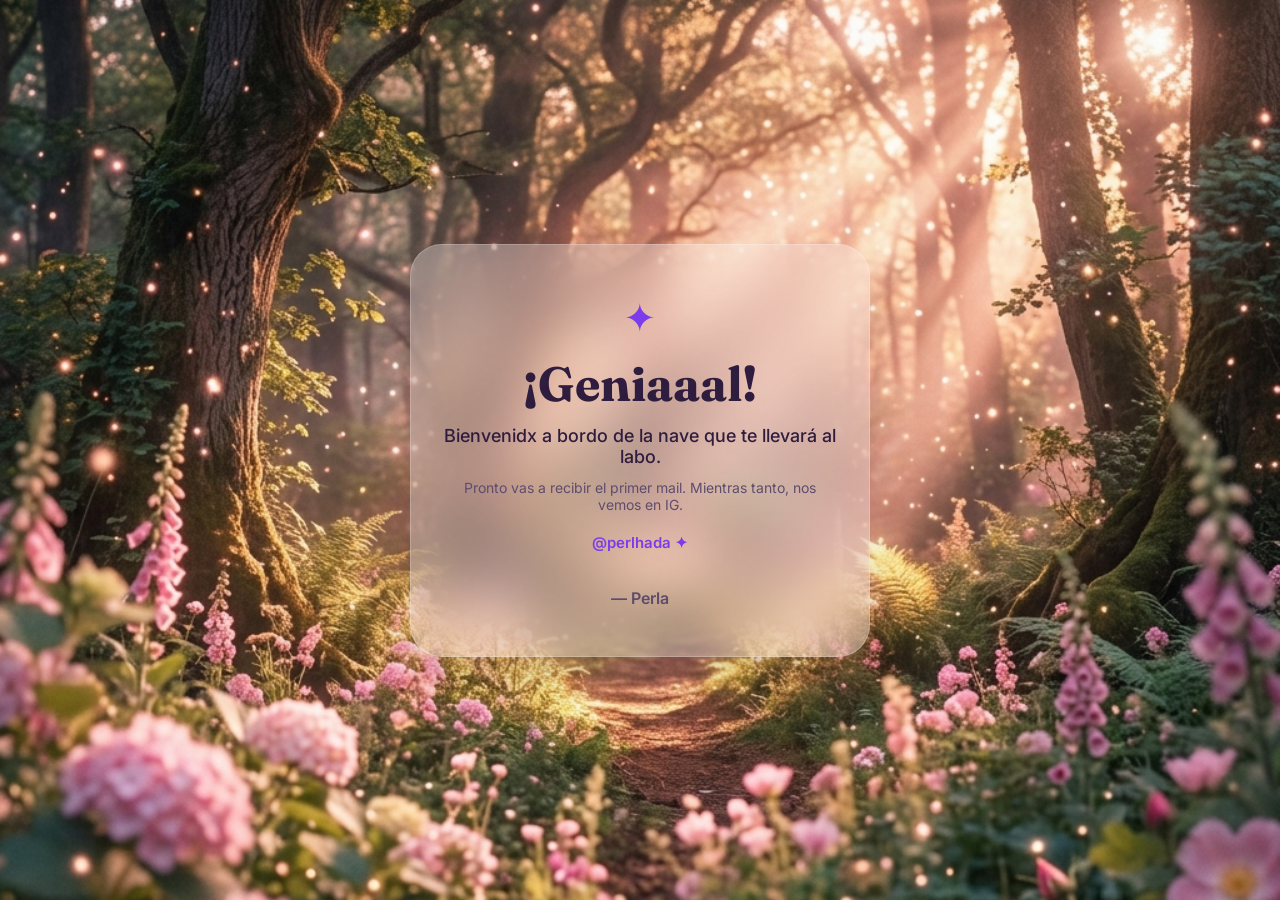
==== bienvenida.html @ 5aef374d "Add bienvenida.html and update index/styles" ====
<!DOCTYPE html>
<html lang="es">
<head>
    <meta charset="UTF-8">
    <meta name="viewport" content="width=device-width, initial-scale=1.0">
    <title>Bienvenidx | Perlhada Newsletter</title>
    <link rel="icon" type="image/svg+xml" href="data:image/svg+xml,<svg xmlns='http://www.w3.org/2000/svg' viewBox='0 0 100 100'><text y='.9em' font-size='90'>✦</text></svg>">
    <link rel="stylesheet" href="styles.css">
</head>
<body>
    <div class="grain-overlay"></div>

    <main class="container bienvenida-page">
        <span class="success-star">✦</span>
        <h1 class="bienvenida-title">¡Geniaaal!</h1>
        <p class="bienvenida-sub">Bienvenidx a bordo de la nave que te llevará al labo.</p>
        <p class="bienvenida-info">Pronto vas a recibir el primer mail. Mientras tanto, nos vemos en IG.</p>
        <a class="ig-link" href="https://instagram.com/perlhada" target="_blank" rel="noopener">@perlhada ✦</a>
        <footer><p>— Perla</p></footer>
    </main>
</body>
</html>
---- styles.css ----
/* Newsletter Perlhada - Ethereal Tech Design */
@import url('https://fonts.googleapis.com/css2?family=Anton&family=Fraunces:opsz,wght@9..144,700&family=Inter:wght@400;500;600&display=swap');

:root {
    /* Colors */
    --text-primary: #2D1B3D;
    --text-secondary: #5C4B6E;
    --accent-violet: #7C3AED;
    --cta-burgundy: #7A1E3A;
    --cta-fuchsia: #D946EF;
    
    /* Typography - NO ITALICS per instructions */
    --font-h1: 'Fraunces', serif;
    --font-headline: 'Anton', sans-serif;
    --font-body: 'Inter', sans-serif;
    
    /* Effects */
    --glass-bg: rgba(255, 255, 255, 0.30);
    --glass-blur: 24px;
    --card-width: 460px;
    --transition: all 0.4s cubic-bezier(0.165, 0.84, 0.44, 1);
}

* {
    margin: 0;
    padding: 0;
    box-sizing: border-box;
}

body {
    font-family: var(--font-body);
    color: var(--text-primary);
    background: url('assets/fondo-dreamy.jpg') no-repeat center center fixed;
    background-size: cover;
    min-height: 100vh;
    display: flex;
    justify-content: center;
    align-items: center;
    padding: 20px;
    -webkit-font-smoothing: antialiased;
    overflow-x: hidden;
}

/* Container / Mobile-First Card */
.container {
    background: var(--glass-bg);
    backdrop-filter: blur(var(--glass-blur));
    -webkit-backdrop-filter: blur(var(--glass-blur));
    width: 100%;
    max-width: var(--card-width);
    padding: 40px 32px;
    border-radius: 32px;
    border: 1px solid rgba(255, 255, 255, 0.2);
    box-shadow: 0 25px 50px -12px rgba(0, 0, 0, 0.15);
    text-align: center;
    animation: fadeInUp 0.8s ease-out forwards;
}

@keyframes fadeInUp {
    from { opacity: 0; transform: translateY(30px); }
    to { opacity: 1; transform: translateY(0); }
}

/* HERO */
.hero {
    margin-bottom: 24px;
}

.hero h1 {
    font-family: var(--font-h1);
    font-size: 42px;
    line-height: 1.1;
    margin-bottom: 12px;
    color: var(--text-primary);
    position: relative;
    display: inline-block;
}

/* Twinkling Stars */
.star {
    position: absolute;
    color: var(--accent-violet);
    font-size: 1.2rem;
    animation: twinkle 1s infinite alternate;
}

.star-1 { top: -10px; right: -15px; }
.star-2 { bottom: 10px; left: -25px; animation-delay: 0.5s; }

@keyframes twinkle {
    0% { opacity: 0.3; transform: scale(0.8) rotate(0deg); }
    100% { opacity: 1; transform: scale(1.2) rotate(45deg); }
}

.tagline {
    font-size: 16px;
    font-weight: 500;
    color: var(--text-secondary);
    line-height: 1.4;
    max-width: 320px;
    margin: 0 auto;
}

/* BIENVENIDA */
.bienvenida {
    margin-bottom: 24px;
}

.bienvenida p {
    font-size: 15px;
    line-height: 1.6;
    color: var(--text-secondary);
}

/* QUÉ VAS A RECIBIR */
.que-recibes {
    margin-bottom: 24px;
    text-align: left;
}

.que-recibes h2 {
    font-family: var(--font-headline);
    font-size: 24px;
    text-transform: uppercase;
    color: var(--accent-violet);
    margin-bottom: 12px;
    text-align: center;
}

.que-recibes ul {
    list-style: none;
    display: flex;
    flex-direction: column;
    gap: 10px;
}

.que-recibes li {
    font-size: 14px;
    font-weight: 500;
    color: var(--text-primary);
    display: flex;
    align-items: center;
    gap: 8px;
}

.que-recibes li::before {
    content: "✦";
    color: var(--accent-violet);
    font-weight: bold;
}

/* MEME */
.huevito {
    margin-bottom: 24px;
}

.huevito img {
    width: 140px;
    height: auto;
    border-radius: 20px;
    box-shadow: 0 10px 20px rgba(0,0,0,0.1);
}

/* SUSCRIPCIÓN */
.suscripcion .puente {
    font-weight: 600;
    font-size: 14px;
    margin-bottom: 20px;
    color: var(--text-primary);
    text-transform: uppercase;
    letter-spacing: 0.05em;
}

/* INTEGRATION FORM */
.mailerlite-form {
    display: flex;
    flex-direction: column;
    gap: 16px;
}

.mailerlite-form input {
    width: 100%;
    padding: 16px;
    border: 1px solid rgba(124, 58, 237, 0.2);
    border-radius: 12px;
    background: rgba(255, 255, 255, 0.5);
    font-family: var(--font-body);
    outline: none;
    transition: var(--transition);
}

.mailerlite-form input:focus {
    background: white;
    box-shadow: 0 0 15px rgba(124, 58, 237, 0.15);
}

.mailerlite-form button {
    width: 100%;
    padding: 16px;
    background: linear-gradient(135deg, var(--cta-burgundy), var(--cta-fuchsia));
    color: white;
    border: none;
    border-radius: 12px;
    font-family: var(--font-body);
    font-weight: 600;
    font-size: 16px;
    cursor: pointer;
    position: relative;
    overflow: hidden;
    transition: var(--transition);
}

/* Shimmer animation */
.mailerlite-form button::after {
    content: '';
    position: absolute;
    top: -50%;
    left: -60%;
    width: 20%;
    height: 200%;
    background: rgba(255, 255, 255, 0.4);
    transform: rotate(30deg);
    animation: shimmer 3.5s infinite;
}

@keyframes shimmer {
    0% { transform: translate(-100%, -100%) rotate(30deg); }
    30%, 100% { transform: translate(400%, 400%) rotate(30deg); }
}

.mailerlite-form button:hover {
    transform: translateY(-2px);
    box-shadow: 0 8px 20px rgba(217, 70, 239, 0.3);
}

.antifriccion {
    margin-top: 16px;
    color: var(--text-secondary);
    font-size: 12px;
}

/* SUCCESS STATE */
.success-state {
    display: flex;
    flex-direction: column;
    align-items: center;
    gap: 10px;
    padding: 24px 0 8px;
    animation: fadeInUp 0.5s ease-out forwards;
}

.success-star {
    font-size: 2.5rem;
    color: var(--accent-violet);
    animation: twinkle 1s infinite alternate;
}

.success-title {
    font-family: var(--font-h1);
    font-size: 28px;
    color: var(--text-primary);
}

.success-sub {
    font-size: 15px;
    color: var(--text-secondary);
}

.success-step {
    font-size: 13px;
    color: var(--accent-violet);
    font-weight: 500;
    margin-top: 4px;
}

footer {
    padding-top: 24px;
}

footer p {
    font-weight: 600;
    color: var(--text-secondary);
}

/* BIENVENIDA PAGE */
.bienvenida-page {
    display: flex;
    flex-direction: column;
    align-items: center;
    gap: 12px;
    padding: 48px 32px;
}

.bienvenida-title {
    font-family: var(--font-h1);
    font-size: 48px;
    color: var(--text-primary);
}

.bienvenida-sub {
    font-size: 18px;
    font-weight: 500;
    color: var(--text-primary);
    text-align: center;
}

.bienvenida-info {
    font-size: 14px;
    color: var(--text-secondary);
    text-align: center;
}

.ig-link {
    margin-top: 8px;
    color: var(--accent-violet);
    font-weight: 600;
    font-size: 15px;
    text-decoration: none;
    transition: var(--transition);
}

.ig-link:hover {
    opacity: 0.7;
}

/* UTILS */
.grain-overlay {
    position: fixed;
    top: 0;
    left: 0;
    width: 100%;
    height: 100%;
    background-image: url("data:image/svg+xml,%3Csvg viewBox='0 0 200 200' xmlns='http://www.w3.org/2000/svg'%3E%3Cfilter id='noiseFilter'%3E%3CfeTurbulence type='fractalNoise' baseFrequency='0.65' numOctaves='3' stitchTiles='stitch'/%3E%3C/filter%3E%3Crect width='100%25' height='100%25' filter='url(%23noiseFilter)'/%3E%3C/svg%3E");
    opacity: 0.03;
    pointer-events: none;
    z-index: 9999;
}
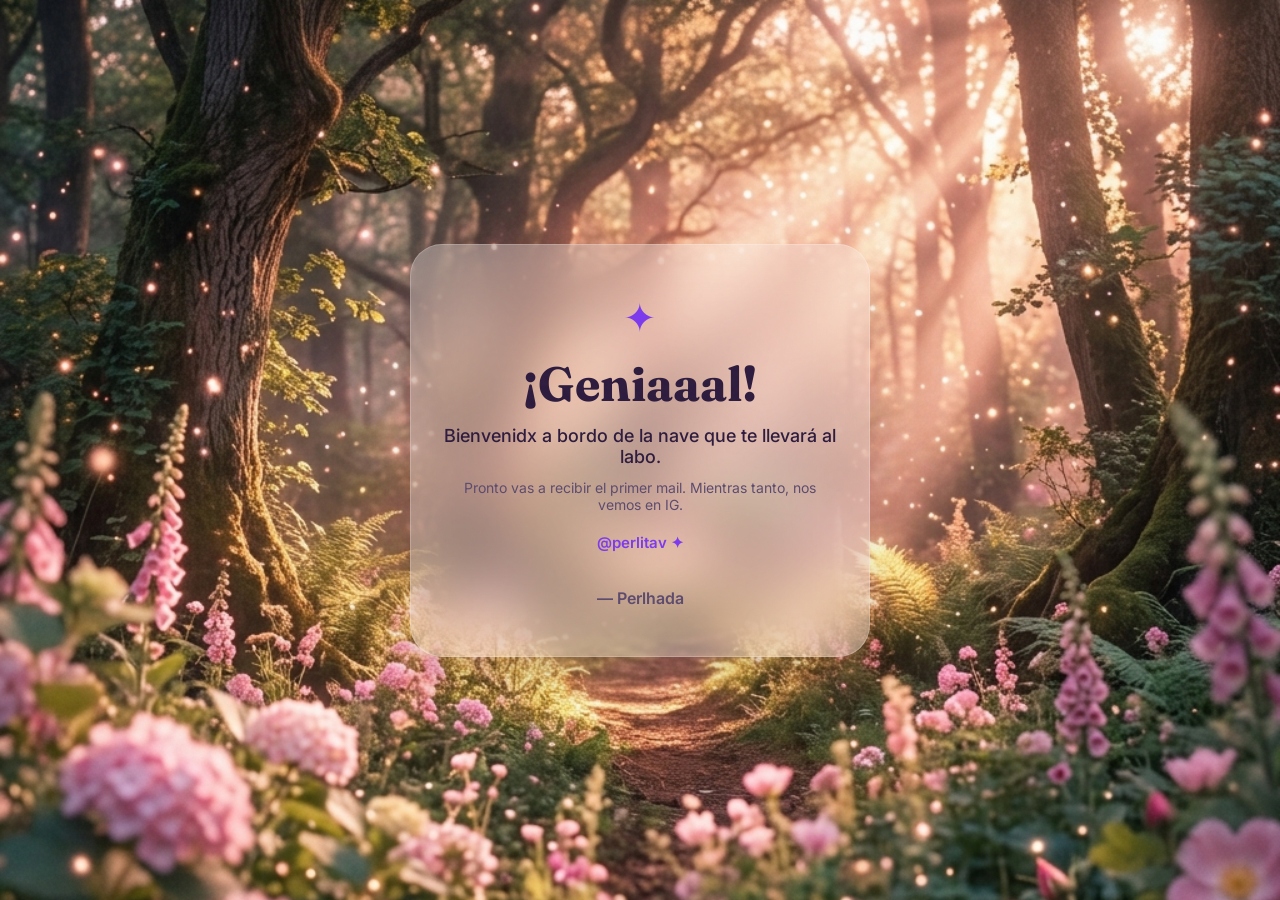
==== commit 200af5f8: "Add success state with close button and fix names/links - Replace form with success message after su" ====
--- a/bienvenida.html
+++ b/bienvenida.html
@@ -15,8 +15,8 @@
         <h1 class="bienvenida-title">¡Geniaaal!</h1>
         <p class="bienvenida-sub">Bienvenidx a bordo de la nave que te llevará al labo.</p>
         <p class="bienvenida-info">Pronto vas a recibir el primer mail. Mientras tanto, nos vemos en IG.</p>
-        <a class="ig-link" href="https://instagram.com/perlhada" target="_blank" rel="noopener">@perlhada ✦</a>
-        <footer><p>— Perla</p></footer>
+        <a class="ig-link" href="https://instagram.com/perlitav" target="_blank" rel="noopener">@perlitav ✦</a>
+        <footer><p>— Perlhada</p></footer>
     </main>
 </body>
 </html>
--- a/styles.css
+++ b/styles.css
@@ -268,9 +268,34 @@
 
 .success-step {
     font-size: 13px;
-    color: var(--accent-violet);
-    font-weight: 500;
+    color: var(--text-secondary);
     margin-top: 4px;
+}
+
+.close-btn {
+    margin-top: 12px;
+    padding: 12px 32px;
+    background: linear-gradient(135deg, var(--cta-burgundy), var(--cta-fuchsia));
+    color: white;
+    border: none;
+    border-radius: 12px;
+    font-family: var(--font-body);
+    font-weight: 600;
+    font-size: 15px;
+    cursor: pointer;
+    transition: var(--transition);
+}
+
+.close-btn:hover {
+    transform: translateY(-2px);
+    box-shadow: 0 8px 20px rgba(217, 70, 239, 0.3);
+}
+
+.close-hint {
+    font-size: 11px;
+    color: var(--text-secondary);
+    margin-top: 6px;
+    opacity: 0.7;
 }
 
 footer {
